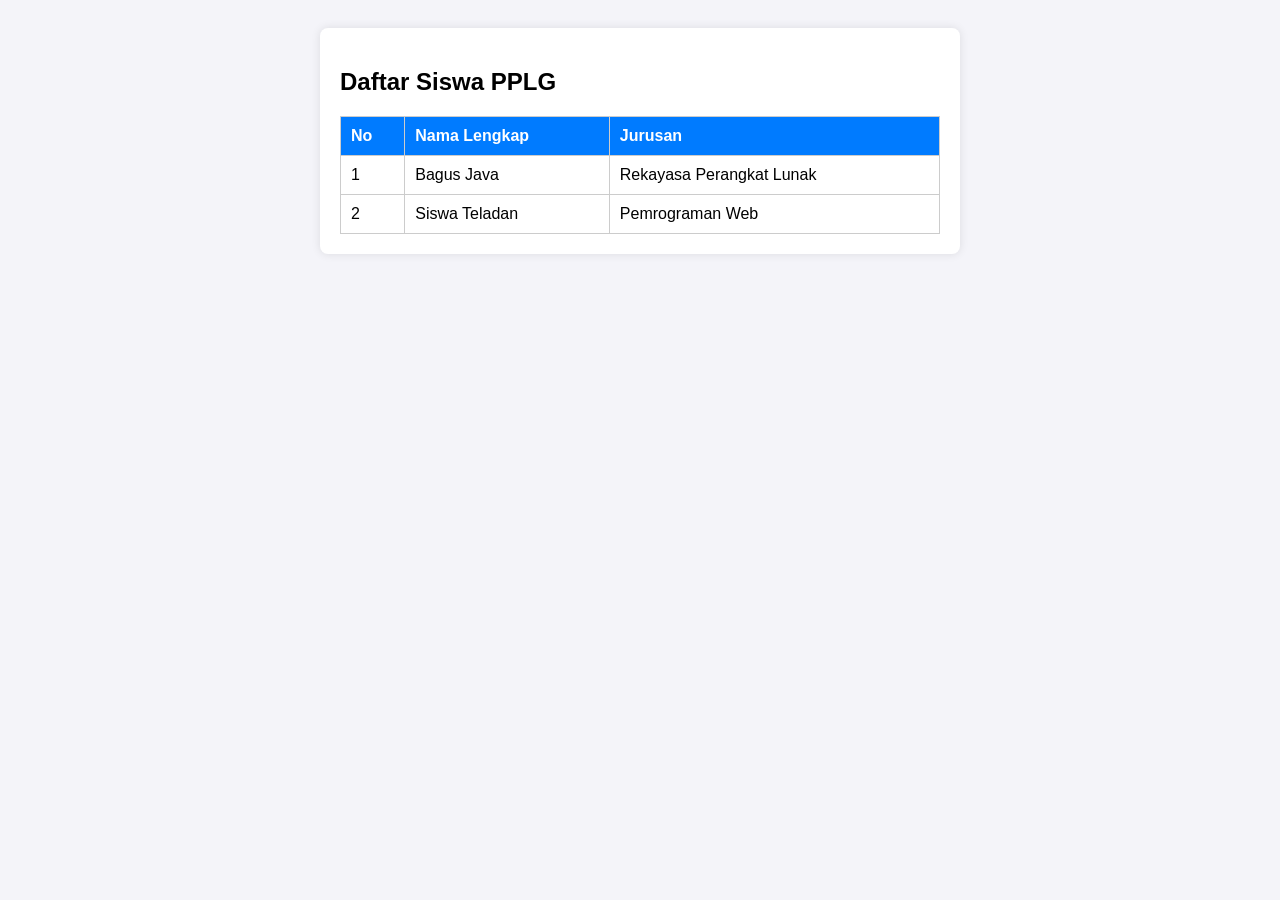
==== index.html @ 00b9620f "." ====
<!DOCTYPE html>
<html lang="id">
<head>
    <meta charset="UTF-8">
    <meta name="viewport" content="width=device-width, initial-scale=1.0">
    <title>Tabel Siswa PPLG</title>
    <style>
        body { font-family: Arial, sans-serif; padding: 20px; background-color: #f4f4f9; }
        .kotak-tabel { background: white; padding: 20px; border-radius: 8px; box-shadow: 0 0 10px rgba(0,0,0,0.1); max-width: 600px; margin: auto; }
        table { width: 100%; border-collapse: collapse; margin-top: 15px; }
        th, td { border: 1px solid #ccc; padding: 10px; text-align: left; }
        th { background-color: #007BFF; color: white; }
    </style>
</head>
<body>
    <div class="kotak-tabel">
        <h2>Daftar Siswa PPLG</h2>
        <table>
            <thead>
                <tr>
                    <th>No</th>
                    <th>Nama Lengkap</th>
                    <th>Jurusan</th>
                </tr>
            </thead>
            <tbody>
                <tr>
                    <td>1</td>
                    <td>Bagus Java</td>
                    <td>Rekayasa Perangkat Lunak</td>
                </tr>
                <tr>
                    <td>2</td>
                    <td>Siswa Teladan</td>
                    <td>Pemrograman Web</td>
                </tr>
            </tbody>
        </table>
    </div>
</body>
</html>
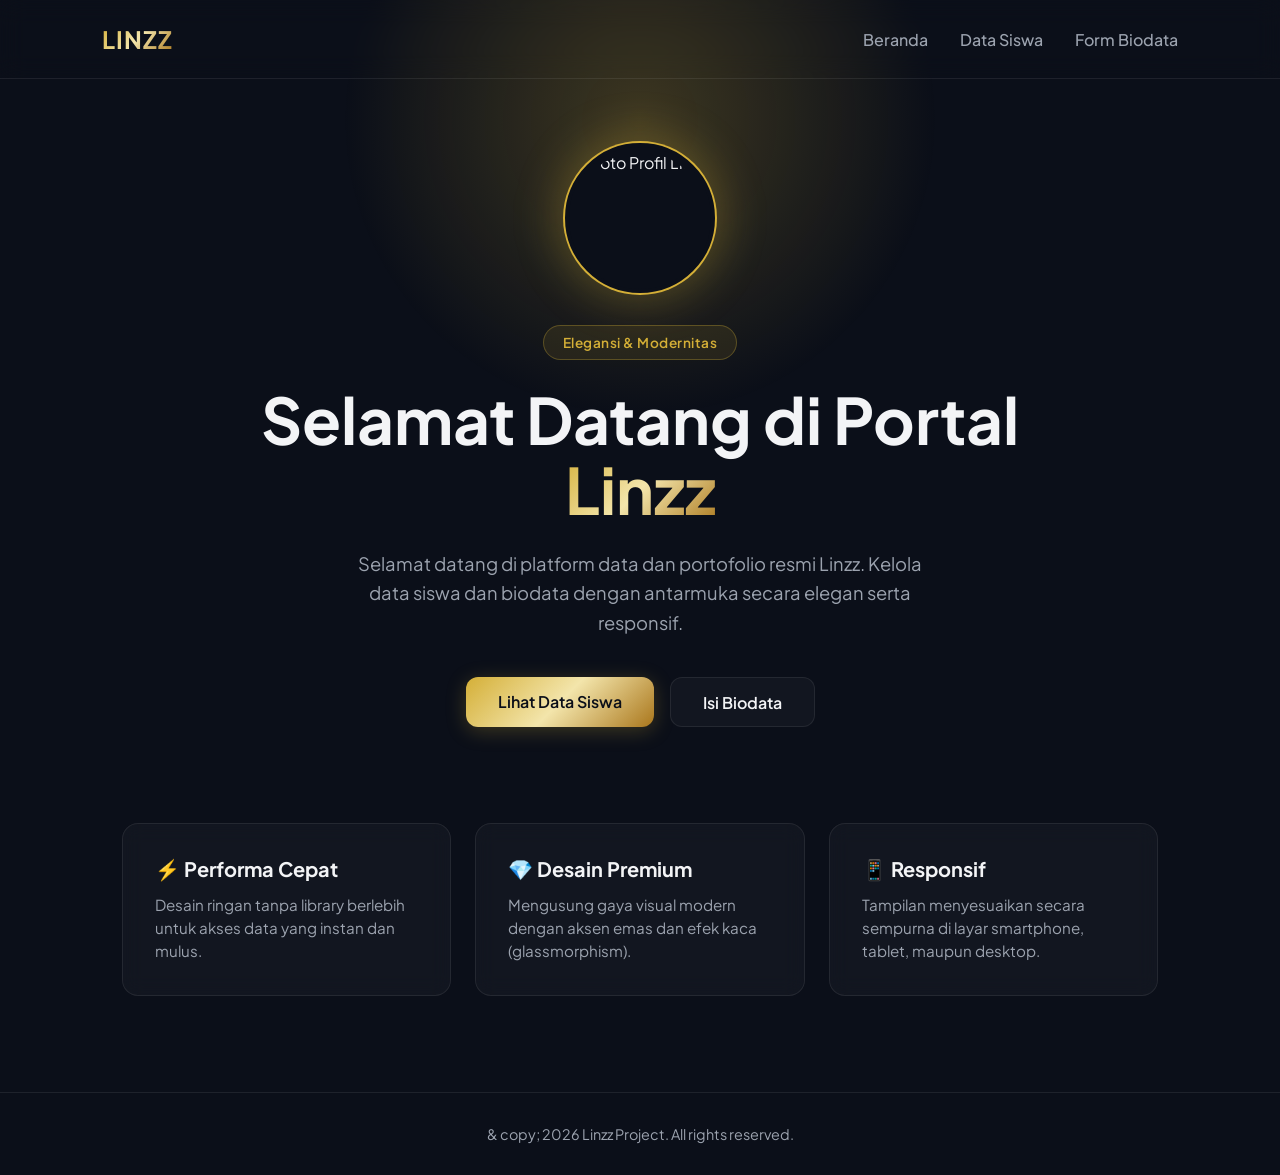
==== commit 7b52602e: "Linzz" ====
--- a/index.html
+++ b/index.html
@@ -1,41 +1,65 @@
 <!DOCTYPE html>
 <html lang="id">
 <head>
-    <meta charset="UTF-8">
-    <meta name="viewport" content="width=device-width, initial-scale=1.0">
-    <title>Tabel Siswa PPLG</title>
-    <style>
-        body { font-family: Arial, sans-serif; padding: 20px; background-color: #f4f4f9; }
-        .kotak-tabel { background: white; padding: 20px; border-radius: 8px; box-shadow: 0 0 10px rgba(0,0,0,0.1); max-width: 600px; margin: auto; }
-        table { width: 100%; border-collapse: collapse; margin-top: 15px; }
-        th, td { border: 1px solid #ccc; padding: 10px; text-align: left; }
-        th { background-color: #007BFF; color: white; }
-    </style>
+  <meta charset="UTF-8" />
+  <meta name="viewport" content="width=device-width, initial-scale=1.0" />
+  <title>Linzz - Portofolio & Profile</title>
+  
+  <!-- Google Fonts -->
+  <link rel="preconnect" href="https://fonts.googleapis.com">
+  <link rel="preconnect" href="https://fonts.gstatic.com" crossorigin>
+  <link href="https://fonts.googleapis.com/css2?family=Plus+Jakarta+Sans:wght@300;400;600;700&display=swap" rel="stylesheet">
+  
+  <!-- File External CSS -->
+  <link rel="stylesheet" href="style.css">
 </head>
 <body>
-    <div class="kotak-tabel">
-        <h2>Daftar Siswa PPLG</h2>
-        <table>
-            <thead>
-                <tr>
-                    <th>No</th>
-                    <th>Nama Lengkap</th>
-                    <th>Jurusan</th>
-                </tr>
-            </thead>
-            <tbody>
-                <tr>
-                    <td>1</td>
-                    <td>Bagus Java</td>
-                    <td>Rekayasa Perangkat Lunak</td>
-                </tr>
-                <tr>
-                    <td>2</td>
-                    <td>Siswa Teladan</td>
-                    <td>Pemrograman Web</td>
-                </tr>
-            </tbody>
-        </table>
+
+  <div class="glow-bg"></div>
+
+  <nav>
+    <div class="logo">LINZZ</div>
+    <ul class="nav-links">
+      <li><a href="index.html">Beranda</a></li>
+      <li><a href="10rpl3_tabel.html">Data Siswa</a></li>
+      <li><a href="form_biodata.html">Form Biodata</a></li>
+    </ul>
+  </nav>
+
+  <main class="hero">
+    <!-- Foto profil langsung dari GitHub Damss001 -->
+    <div class="profile-photo-container">
+      <img src="https://github.com/Damss001.png" alt="Foto Profil Linzz" class="profile-photo">
     </div>
+
+    <span class="badge">Elegansi & Modernitas</span>
+    <h1>Selamat Datang di Portal <span>Linzz</span></h1>
+    <p>Selamat datang di platform data dan portofolio resmi Linzz. Kelola data siswa dan biodata dengan antarmuka secara elegan serta responsif.</p>
+    
+    <div class="btn-group">
+      <a href="10rpl3_tabel.html" class="btn btn-primary">Lihat Data Siswa</a>
+      <a href="form_biodata.html" class="btn btn-secondary">Isi Biodata</a>
+    </div>
+  </main>
+
+  <section class="features">
+    <div class="card">
+      <h3>⚡ Performa Cepat</h3>
+      <p>Desain ringan tanpa library berlebih untuk akses data yang instan dan mulus.</p>
+    </div>
+    <div class="card">
+      <h3>💎 Desain Premium</h3>
+      <p>Mengusung gaya visual modern dengan aksen emas dan efek kaca (glassmorphism).</p>
+    </div>
+    <div class="card">
+      <h3>📱 Responsif</h3>
+      <p>Tampilan menyesuaikan secara sempurna di layar smartphone, tablet, maupun desktop.</p>
+    </div>
+  </section>
+
+  <footer>
+    <p>& copy; 2026 Linzz Project. All rights reserved.</p>
+  </footer>
+
 </body>
-</html>
+</html>
--- a/style.css
+++ b/style.css
@@ -0,0 +1,249 @@
+:root {
+  --bg-color: #0b0f19;
+  --card-bg: rgba(255, 255, 255, 0.03);
+  --card-border: rgba(255, 255, 255, 0.08);
+  --accent-gold: linear-gradient(135deg, #d4af37 0%, #f3e5ab 50%, #aa771c 100%);
+  --accent-glow: rgba(212, 175, 55, 0.25);
+  --text-main: #f3f4f6;
+  --text-muted: #9ca3af;
+}
+
+* {
+  margin: 0;
+  padding: 0;
+  box-sizing: border-box;
+  font-family: 'Plus Jakarta Sans', sans-serif;
+}
+
+body {
+  background-color: var(--bg-color);
+  color: var(--text-main);
+  min-height: 100vh;
+  display: flex;
+  flex-direction: column;
+  overflow-x: hidden;
+  position: relative;
+}
+
+/* Background Glow */
+.glow-bg {
+  position: fixed;
+  top: -20%;
+  left: 50%;
+  transform: translateX(-50%);
+  width: 600px;
+  height: 600px;
+  background: radial-gradient(circle, var(--accent-glow) 0%, rgba(0,0,0,0) 70%);
+  z-index: 0;
+  pointer-events: none;
+}
+
+/* Navbar */
+nav {
+  display: flex;
+  justify-content: space-between;
+  align-items: center;
+  padding: 1.5rem 8%;
+  backdrop-filter: blur(12px);
+  border-bottom: 1px solid var(--card-border);
+  position: sticky;
+  top: 0;
+  z-index: 100;
+}
+
+.logo {
+  font-size: 1.5rem;
+  font-weight: 700;
+  background: var(--accent-gold);
+  -webkit-background-clip: text;
+  -webkit-text-fill-color: transparent;
+  letter-spacing: 1px;
+}
+
+.nav-links {
+  display: flex;
+  gap: 2rem;
+  list-style: none;
+}
+
+.nav-links a {
+  color: var(--text-muted);
+  text-decoration: none;
+  font-weight: 500;
+  transition: color 0.3s ease;
+}
+
+.nav-links a:hover {
+  color: var(--text-main);
+}
+
+/* Hero Section */
+.hero {
+  flex: 1;
+  display: flex;
+  flex-direction: column;
+  justify-content: center;
+  align-items: center;
+  text-align: center;
+  padding: 4rem 1rem;
+  position: relative;
+  z-index: 10;
+}
+
+/* Layout & Style Foto Profil */
+.profile-photo-container {
+  position: relative;
+  margin-bottom: 2rem;
+  z-index: 5;
+}
+
+.profile-photo {
+  width: 150px;
+  height: 150px;
+  border-radius: 50%;
+  object-fit: cover;
+  border: 4px solid #0b0f19;
+  box-shadow: 0 0 0 2px #d4af37;
+  padding: 5px;
+  background: var(--bg-color);
+  display: block;
+}
+
+.profile-photo-container::after {
+  content: '';
+  position: absolute;
+  top: 50%;
+  left: 50%;
+  transform: translate(-50%, -50%);
+  width: 170px;
+  height: 170px;
+  background: var(--accent-glow);
+  border-radius: 50%;
+  filter: blur(20px);
+  z-index: -1;
+  pointer-events: none;
+}
+
+.badge {
+  display: inline-block;
+  padding: 0.5rem 1.2rem;
+  border-radius: 50px;
+  background: rgba(212, 175, 55, 0.1);
+  border: 1px solid rgba(212, 175, 55, 0.3);
+  color: #d4af37;
+  font-size: 0.85rem;
+  font-weight: 600;
+  margin-bottom: 1.5rem;
+  letter-spacing: 0.5px;
+}
+
+.hero h1 {
+  font-size: clamp(2.5rem, 5vw, 4.5rem);
+  font-weight: 700;
+  line-height: 1.1;
+  margin-bottom: 1.5rem;
+  max-width: 900px;
+}
+
+.hero h1 span {
+  background: var(--accent-gold);
+  -webkit-background-clip: text;
+  -webkit-text-fill-color: transparent;
+}
+
+.hero p {
+  color: var(--text-muted);
+  font-size: 1.15rem;
+  max-width: 600px;
+  margin-bottom: 2.5rem;
+  line-height: 1.6;
+}
+
+/* Buttons */
+.btn-group {
+  display: flex;
+  gap: 1rem;
+  position: relative;
+  z-index: 20;
+}
+
+.btn {
+  padding: 0.85rem 2rem;
+  border-radius: 12px;
+  font-weight: 600;
+  text-decoration: none;
+  transition: all 0.3s ease;
+  cursor: pointer;
+  display: inline-block;
+}
+
+.btn-primary {
+  background: var(--accent-gold);
+  color: #0b0f19;
+  box-shadow: 0 4px 20px var(--accent-glow);
+}
+
+.btn-primary:hover {
+  transform: translateY(-2px);
+  box-shadow: 0 6px 25px rgba(212, 175, 55, 0.4);
+}
+
+.btn-secondary {
+  background: var(--card-bg);
+  color: var(--text-main);
+  border: 1px solid var(--card-border);
+}
+
+.btn-secondary:hover {
+  background: rgba(255, 255, 255, 0.08);
+  transform: translateY(-2px);
+}
+
+/* Cards Section */
+.features {
+  display: grid;
+  grid-template-columns: repeat(auto-fit, minmax(280px, 1fr));
+  gap: 1.5rem;
+  max-width: 1100px;
+  margin: 2rem auto 6rem;
+  padding: 0 2rem;
+  width: 100%;
+  position: relative;
+  z-index: 10;
+}
+
+.card {
+  background: var(--card-bg);
+  border: 1px solid var(--card-border);
+  border-radius: 16px;
+  padding: 2rem;
+  backdrop-filter: blur(10px);
+  transition: all 0.3s ease;
+}
+
+.card:hover {
+  border-color: rgba(212, 175, 55, 0.4);
+  transform: translateY(-5px);
+}
+
+.card h3 {
+  font-size: 1.25rem;
+  margin-bottom: 0.75rem;
+}
+
+.card p {
+  color: var(--text-muted);
+  font-size: 0.95rem;
+  line-height: 1.5;
+}
+
+/* Footer */
+footer {
+  text-align: center;
+  padding: 2rem;
+  border-top: 1px solid var(--card-border);
+  color: var(--text-muted);
+  font-size: 0.9rem;
+  position: relative;
+  z-index: 10;
+}
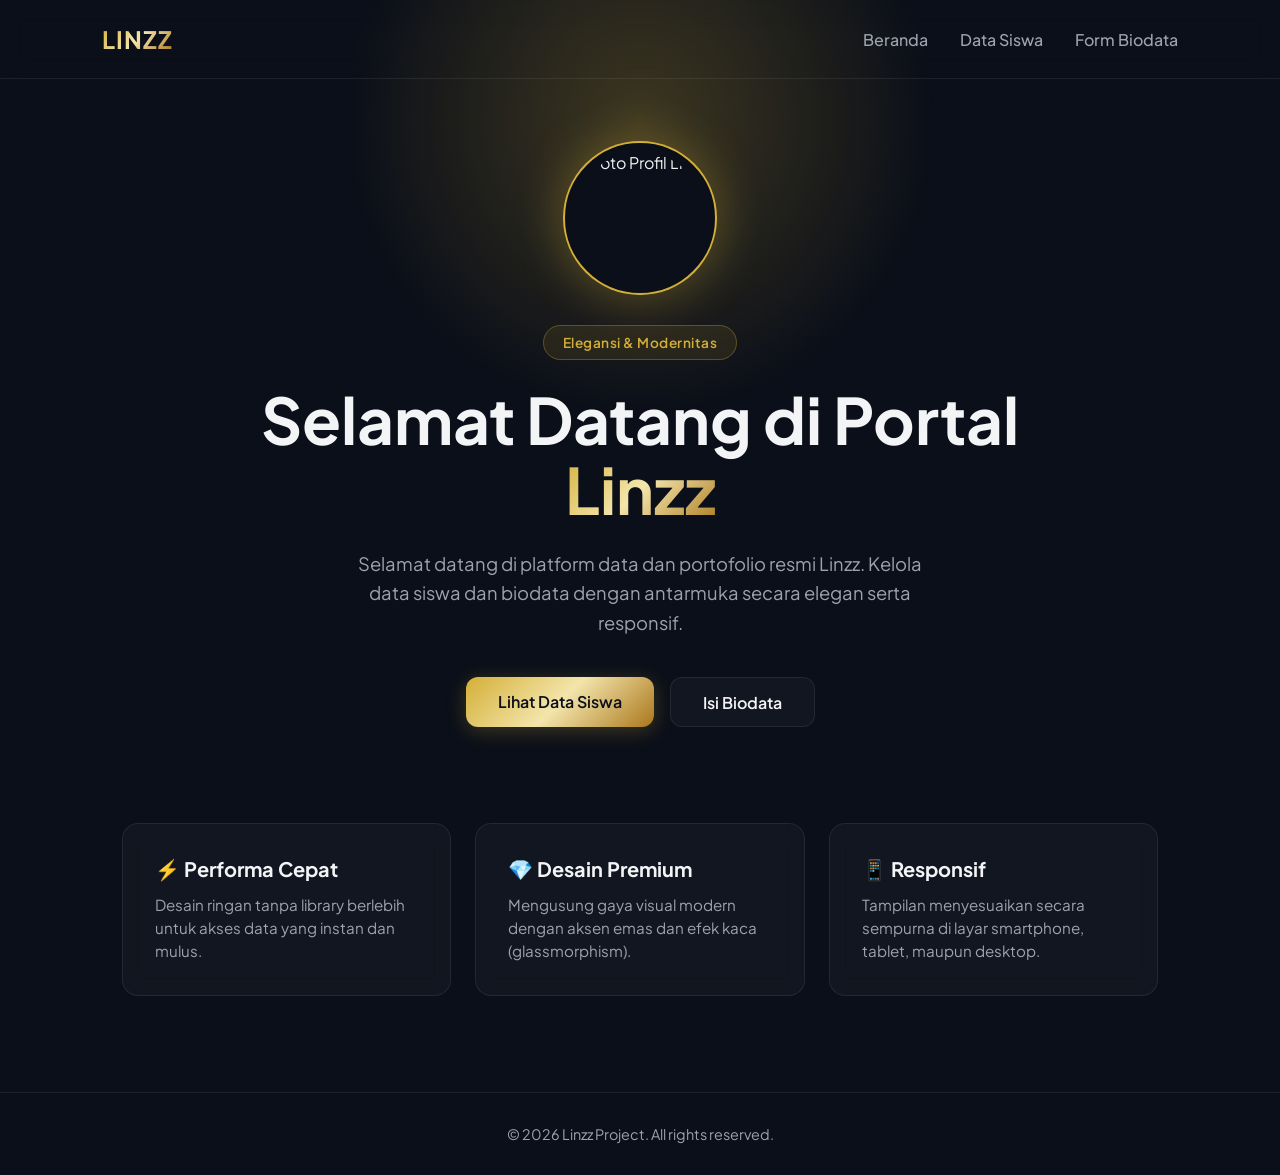
==== commit fc451cea: "tes" ====
--- a/index.html
+++ b/index.html
@@ -58,7 +58,7 @@
   </section>
 
   <footer>
-    <p>& copy; 2026 Linzz Project. All rights reserved.</p>
+    <p>&copy; 2026 Linzz Project. All rights reserved.</p>
   </footer>
 
 </body>
